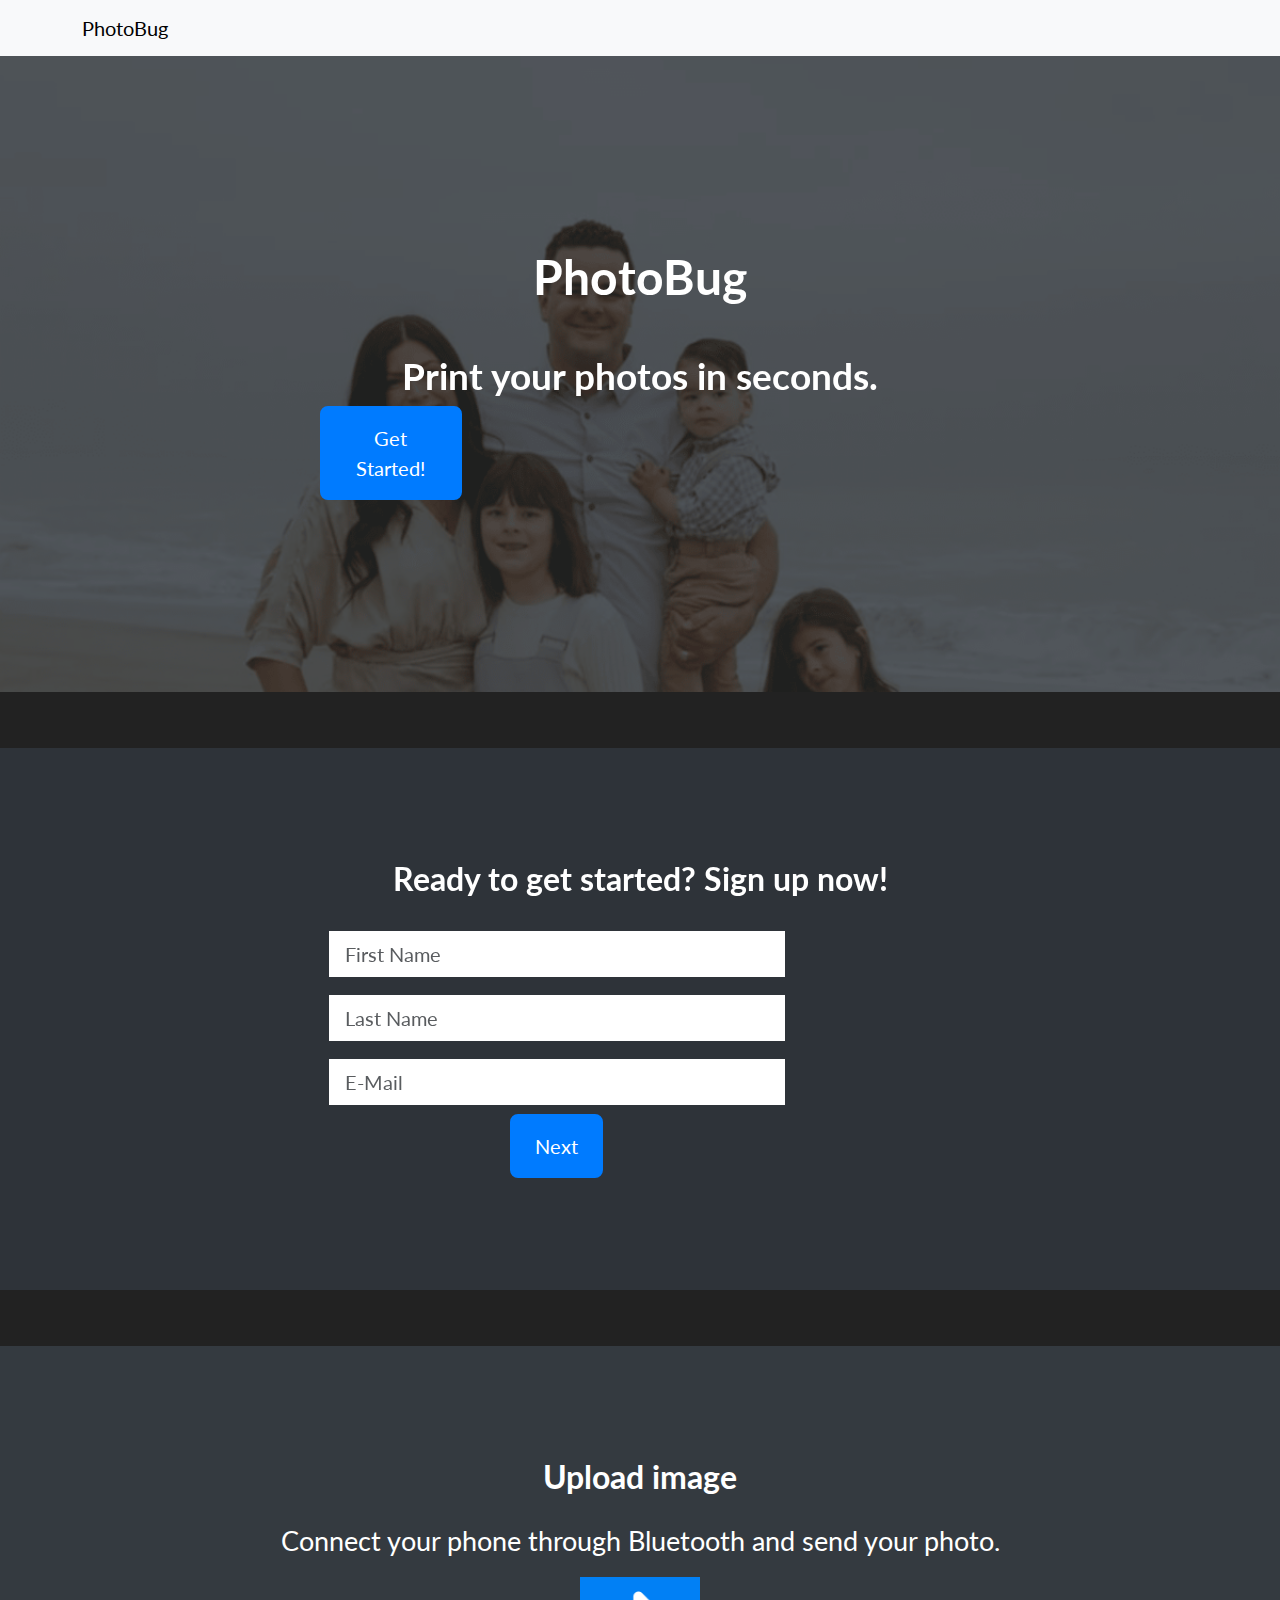
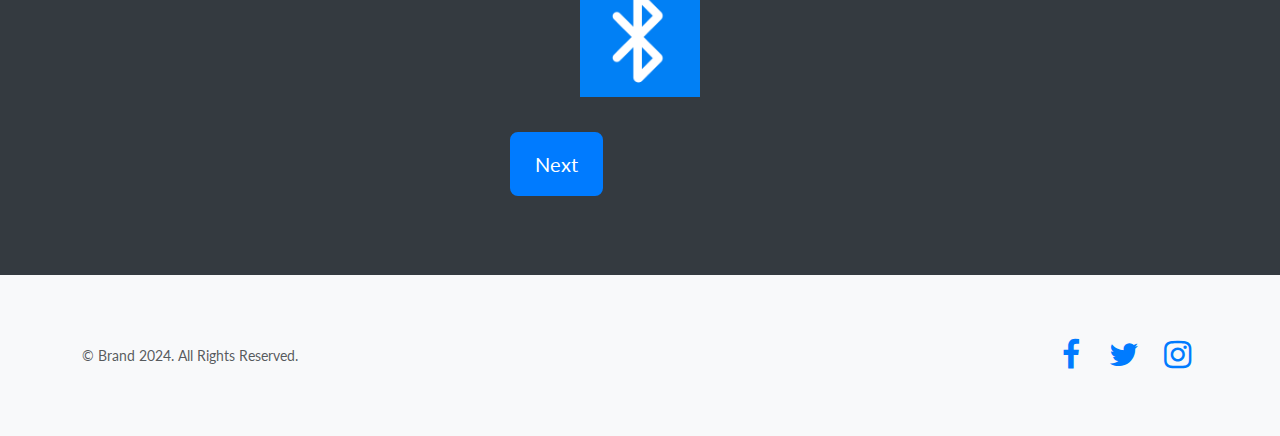
==== index.html @ 4c22ac00 "Initial" ====
<!DOCTYPE html>
<html data-bs-theme="light" lang="en">

<head>
    <meta charset="utf-8">
    <meta name="viewport" content="width=device-width, initial-scale=1.0, shrink-to-fit=no">
    <title>Home - Brand</title>
    <link rel="stylesheet" href="assets/bootstrap/css/bootstrap.min.css">
    <link rel="stylesheet" href="https://fonts.googleapis.com/css?family=Lato:300,400,700,300italic,400italic,700italic&amp;display=swap">
    <link rel="stylesheet" href="assets/fonts/font-awesome.min.css">
    <link rel="stylesheet" href="assets/css/bs-theme-overrides.css">
    <link rel="stylesheet" href="assets/css/animate.min.css">
</head>

<body style="opacity: 1;">
    <nav class="navbar navbar-expand bg-light navigation-clean navbar-light">
        <div class="container"><a class="navbar-brand" href="#">PhotoBug</a><button data-bs-toggle="collapse" class="navbar-toggler" data-bs-target="#navcol-1"></button>
            <div class="collapse navbar-collapse" id="navcol-1"></div>
        </div>
    </nav>
    <header class="text-center text-white masthead" style="background: url(&quot;assets/img/Screenshot-2023-10-23-at-7.webp&quot;);background-size: cover;">
        <div class="overlay" style="opacity: 0.74;backdrop-filter: opacity(1);"></div>
        <div class="container">
            <div class="row">
                <div class="col-xl-9 mx-auto position-relative">
                    <h1 class="mb-5">PhotoBug</h1>
                    <h1 style="font-size: 37px;">Print your photos in seconds.</h1>
                </div>
                <div class="col-md-10 col-lg-8 col-xl-7 mx-auto position-relative">
                    <form>
                        <div class="row">
                            <div class="col-12 col-md-3 col-xxl-12"><button class="btn btn-primary btn-lg" type="submit">Get Started!</button></div>
                        </div>
                    </form>
                </div>
            </div>
        </div>
    </header>
    <section class="showcase">
        <div class="container-fluid p-0">
            <div class="row g-0" style="padding: 28px;color: rgb(65,130,195);background: #222222;"></div>
        </div>
    </section>
    <section class="text-center text-white call-to-action">
        <div class="overlay" style="backdrop-filter: opacity(1);"></div>
        <div class="container">
            <div class="row">
                <div class="col-xl-9 mx-auto position-relative">
                    <h2 class="mb-4">Ready to get started? Sign up now!</h2>
                </div>
                <div class="col-md-10 col-lg-8 col-xl-7 mx-auto position-relative">
                    <form>
                        <div class="row">
                            <div class="col-12 col-md-9 col-xxl-12 mb-2 mb-md-0"><input class="form-control form-control-lg" type="email" placeholder="First Name"><input class="form-control form-control-lg" type="email" placeholder="Last Name"><input class="form-control form-control-lg" type="email" placeholder="E-Mail"><button class="btn btn-primary btn-lg" type="submit">Next</button></div>
                        </div>
                    </form>
                </div>
            </div>
        </div>
    </section>
    <div class="row g-0" style="padding: 28px;color: rgb(65,130,195);background: #222222;">
        <div class="col"></div>
    </div>
    <section class="text-center text-white call-to-action">
        <div class="container">
            <div class="row">
                <div class="col-xl-9 mx-auto position-relative">
                    <h2 class="mb-4">Upload image</h2>
                    <p style="--bs-body-font-size: 27rem;font-size: 27px;">Connect your phone through Bluetooth and send your photo.</p><img class="tada animated infinite" src="assets/img/unnamed.png" width="120" height="120">
                </div>
                <div class="col-md-10 col-lg-8 col-xl-7 mx-auto position-relative">
                    <form>
                        <div class="row">
                            <div class="col-12 col-md-9 col-xxl-12 mb-2 mb-md-0" style="height: 66px;padding-top: 35px;"><button class="btn btn-primary btn-lg" type="submit">Next</button></div>
                        </div>
                    </form>
                </div>
            </div>
        </div>
    </section>
    <footer class="bg-light footer">
        <div class="container">
            <div class="row">
                <div class="col-lg-6 text-center text-lg-start my-auto h-100">
                    <p class="text-muted small mb-4 mb-lg-0">© Brand 2024. All Rights Reserved.</p>
                </div>
                <div class="col-lg-6 text-center text-lg-end my-auto h-100">
                    <ul class="list-inline mb-0">
                        <li class="list-inline-item"><a href="#"><i class="fa fa-facebook fa-2x fa-fw"></i></a></li>
                        <li class="list-inline-item"><a href="#"><i class="fa fa-twitter fa-2x fa-fw"></i></a></li>
                        <li class="list-inline-item"><a href="#"><i class="fa fa-instagram fa-2x fa-fw"></i></a></li>
                    </ul>
                </div>
            </div>
        </div>
    </footer>
    <script src="assets/bootstrap/js/bootstrap.min.js"></script>
    <script src="assets/js/bs-init.js"></script>
</body>

</html>
---- assets/css/bs-theme-overrides.css ----
:root, [data-bs-theme=light] {
  --bs-border-width: 9px;
  --bs-border-color: rgba(222,226,230,0);
}
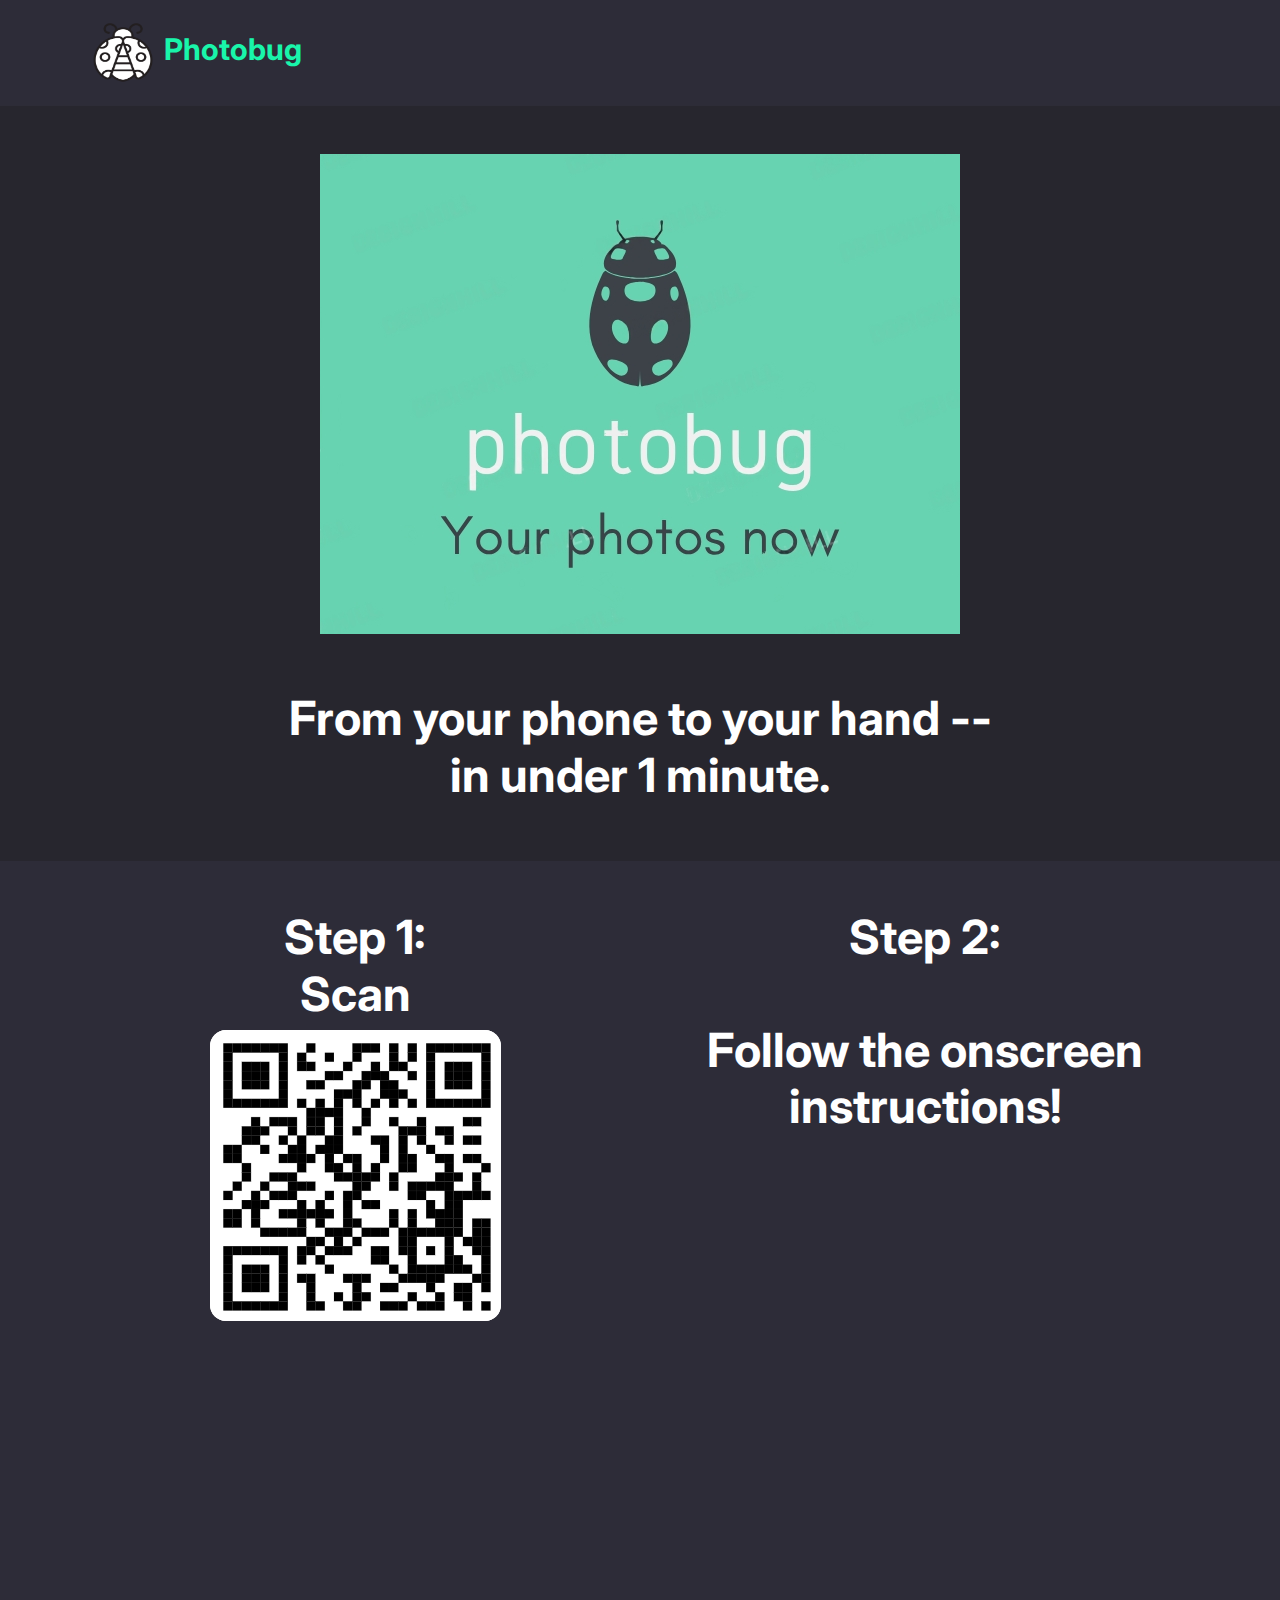
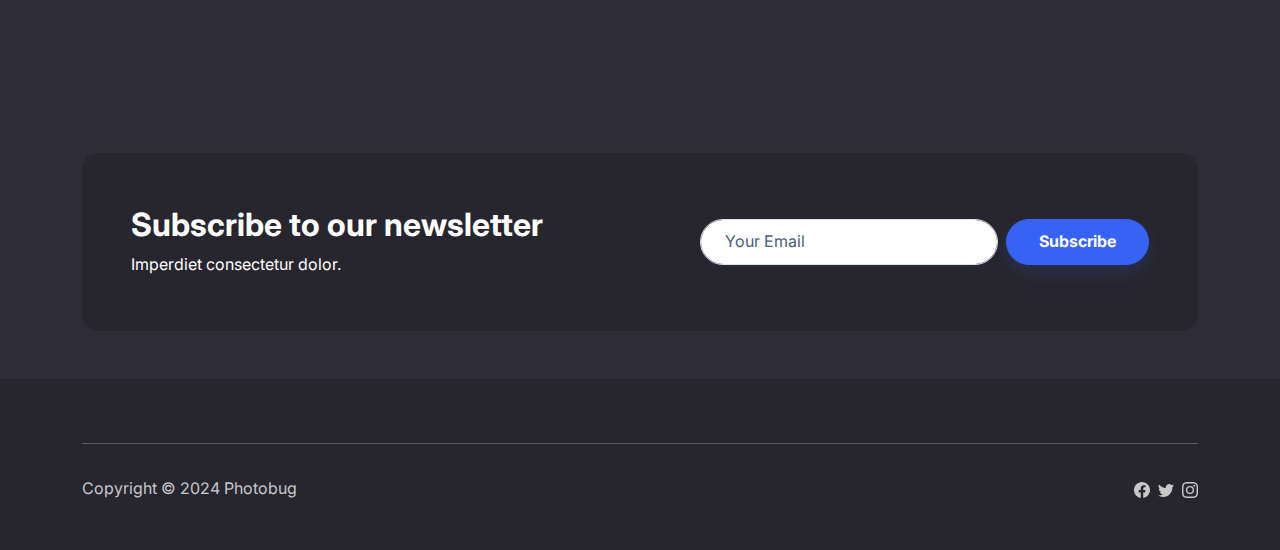
==== commit 6ca93ed1: "Version 1" ====
--- a/index.html
+++ b/index.html
@@ -1,101 +1,7 @@
-<!DOCTYPE html>
-<html data-bs-theme="light" lang="en">
-
-<head>
-    <meta charset="utf-8">
-    <meta name="viewport" content="width=device-width, initial-scale=1.0, shrink-to-fit=no">
-    <title>Home - Brand</title>
-    <link rel="stylesheet" href="assets/bootstrap/css/bootstrap.min.css">
-    <link rel="stylesheet" href="https://fonts.googleapis.com/css?family=Lato:300,400,700,300italic,400italic,700italic&amp;display=swap">
-    <link rel="stylesheet" href="assets/fonts/font-awesome.min.css">
-    <link rel="stylesheet" href="assets/css/bs-theme-overrides.css">
-    <link rel="stylesheet" href="assets/css/animate.min.css">
-</head>
-
-<body style="opacity: 1;">
-    <nav class="navbar navbar-expand bg-light navigation-clean navbar-light">
-        <div class="container"><a class="navbar-brand" href="#">PhotoBug</a><button data-bs-toggle="collapse" class="navbar-toggler" data-bs-target="#navcol-1"></button>
-            <div class="collapse navbar-collapse" id="navcol-1"></div>
-        </div>
-    </nav>
-    <header class="text-center text-white masthead" style="background: url(&quot;assets/img/Screenshot-2023-10-23-at-7.webp&quot;);background-size: cover;">
-        <div class="overlay" style="opacity: 0.74;backdrop-filter: opacity(1);"></div>
-        <div class="container">
-            <div class="row">
-                <div class="col-xl-9 mx-auto position-relative">
-                    <h1 class="mb-5">PhotoBug</h1>
-                    <h1 style="font-size: 37px;">Print your photos in seconds.</h1>
-                </div>
-                <div class="col-md-10 col-lg-8 col-xl-7 mx-auto position-relative">
-                    <form>
-                        <div class="row">
-                            <div class="col-12 col-md-3 col-xxl-12"><button class="btn btn-primary btn-lg" type="submit">Get Started!</button></div>
-                        </div>
-                    </form>
-                </div>
-            </div>
-        </div>
-    </header>
-    <section class="showcase">
-        <div class="container-fluid p-0">
-            <div class="row g-0" style="padding: 28px;color: rgb(65,130,195);background: #222222;"></div>
-        </div>
-    </section>
-    <section class="text-center text-white call-to-action">
-        <div class="overlay" style="backdrop-filter: opacity(1);"></div>
-        <div class="container">
-            <div class="row">
-                <div class="col-xl-9 mx-auto position-relative">
-                    <h2 class="mb-4">Ready to get started? Sign up now!</h2>
-                </div>
-                <div class="col-md-10 col-lg-8 col-xl-7 mx-auto position-relative">
-                    <form>
-                        <div class="row">
-                            <div class="col-12 col-md-9 col-xxl-12 mb-2 mb-md-0"><input class="form-control form-control-lg" type="email" placeholder="First Name"><input class="form-control form-control-lg" type="email" placeholder="Last Name"><input class="form-control form-control-lg" type="email" placeholder="E-Mail"><button class="btn btn-primary btn-lg" type="submit">Next</button></div>
-                        </div>
-                    </form>
-                </div>
-            </div>
-        </div>
-    </section>
-    <div class="row g-0" style="padding: 28px;color: rgb(65,130,195);background: #222222;">
-        <div class="col"></div>
-    </div>
-    <section class="text-center text-white call-to-action">
-        <div class="container">
-            <div class="row">
-                <div class="col-xl-9 mx-auto position-relative">
-                    <h2 class="mb-4">Upload image</h2>
-                    <p style="--bs-body-font-size: 27rem;font-size: 27px;">Connect your phone through Bluetooth and send your photo.</p><img class="tada animated infinite" src="assets/img/unnamed.png" width="120" height="120">
-                </div>
-                <div class="col-md-10 col-lg-8 col-xl-7 mx-auto position-relative">
-                    <form>
-                        <div class="row">
-                            <div class="col-12 col-md-9 col-xxl-12 mb-2 mb-md-0" style="height: 66px;padding-top: 35px;"><button class="btn btn-primary btn-lg" type="submit">Next</button></div>
-                        </div>
-                    </form>
-                </div>
-            </div>
-        </div>
-    </section>
-    <footer class="bg-light footer">
-        <div class="container">
-            <div class="row">
-                <div class="col-lg-6 text-center text-lg-start my-auto h-100">
-                    <p class="text-muted small mb-4 mb-lg-0">© Brand 2024. All Rights Reserved.</p>
-                </div>
-                <div class="col-lg-6 text-center text-lg-end my-auto h-100">
-                    <ul class="list-inline mb-0">
-                        <li class="list-inline-item"><a href="#"><i class="fa fa-facebook fa-2x fa-fw"></i></a></li>
-                        <li class="list-inline-item"><a href="#"><i class="fa fa-twitter fa-2x fa-fw"></i></a></li>
-                        <li class="list-inline-item"><a href="#"><i class="fa fa-instagram fa-2x fa-fw"></i></a></li>
-                    </ul>
-                </div>
-            </div>
-        </div>
-    </footer>
-    <script src="assets/bootstrap/js/bootstrap.min.js"></script>
-    <script src="assets/js/bs-init.js"></script>
-</body>
-
-</html>+<!DOCTYPE html><html data-bs-theme="light" lang="en"><head><meta charset="utf-8"><meta name="viewport" content="width=device-width, initial-scale=1.0, shrink-to-fit=no"><title>Home - Photobug</title><meta name="description" content="Your photos now"><link rel="stylesheet" href="assets/bootstrap/css/bootstrap.min.css"><link rel="stylesheet" href="https://fonts.googleapis.com/css?family=Inter:300italic,400italic,600italic,700italic,800italic,400,300,600,700,800&amp;display=swap"></head><body><nav class="navbar navbar-expand-md sticky-top py-3 navbar-dark" id="mainNav"><div class="container"><img src="assets/img/ladybug_icon_126534.png" width="82" height="73"><p class="fw-bold text-success mb-2" style="color: rgb(154,238,209);font-size: 30px;">Photobug</p><a class="navbar-brand d-flex align-items-center" href="/"></a><button data-bs-toggle="collapse" class="navbar-toggler" data-bs-target="#navcol-1"><span class="visually-hidden">Toggle navigation</span><span class="navbar-toggler-icon"></span></button><div class="collapse navbar-collapse" id="navcol-1"><ul class="navbar-nav mx-auto"><li class="nav-item"></li></ul></div></div></nav><header class="bg-dark"><div class="container pt-4 pt-xl-5" style="text-align: center;padding: 56px 12px 50px;"><img src="assets/img/download-6xoLZT0L4-transformed.png"><h1 class="fw-bold text-center" style="font-size: 47px;"><br>From your phone to your hand --<br>in under 1 minute.</h1></div></header><section class="py-5"><div class="container justify-content-center align-items-center align-content-center" style="text-align: center;"><div class="row d-xl-flex"><div class="col-md-6"><h1 class="fw-bold text-center" style="font-size: 47px;">Step 1:<br>Scan</h1><img class="rounded img-fluid" style="background: #ffffff;color: rgba(166,25,25,0.67);width: 291px;text-align: justify;" src="assets/img/qrcode_104892170_2906a83dc73afa89e503b808879c8dd1.png" width="291" height="291"></div><div class="col-md-6"><h1 class="fw-bold text-center" style="font-size: 47px;">Step 2:<br><br>Follow the onscreen instructions!</h1></div></div></div><div class="container text-center py-5"><a href="#"> </a><a href="#"> </a><a href="#"> </a><a href="#"> </a><a href="#"> </a></div></section><section></section><section><div class="container py-5"><div class="mx-auto" style="max-width: 900px;"></div></div></section><section class="py-5 mt-5"></section><section class="py-5"><div class="container"><div class="bg-dark border rounded border-dark d-flex flex-column justify-content-between align-items-center flex-lg-row p-4 p-lg-5"><div class="text-center text-lg-start py-3 py-lg-1"><h2 class="fw-bold mb-2">Subscribe to our newsletter</h2><p class="mb-0">Imperdiet consectetur dolor.</p></div><form class="d-flex justify-content-center flex-wrap flex-lg-nowrap" method="post"><div class="my-2"><input class="border rounded-pill shadow-sm form-control" type="email" name="email" placeholder="Your Email"></div><div class="my-2"><button class="btn btn-primary shadow ms-2" type="submit">Subscribe </button></div></form></div></div></section><footer class="bg-dark"><div class="container py-4 py-lg-5"><hr><div class="text-muted d-flex justify-content-between align-items-center pt-3"><p class="mb-0">Copyright © 2024 Photobug</p><ul class="list-inline mb-0"><li class="list-inline-item"><svg xmlns="http://www.w3.org/2000/svg" width="1em" height="1em" fill="currentColor" viewBox="0 0 16 16" class="bi bi-facebook">
+  <path d="M16 8.049c0-4.446-3.582-8.05-8-8.05C3.58 0-.002 3.603-.002 8.05c0 4.017 2.926 7.347 6.75 7.951v-5.625h-2.03V8.05H6.75V6.275c0-2.017 1.195-3.131 3.022-3.131.876 0 1.791.157 1.791.157v1.98h-1.009c-.993 0-1.303.621-1.303 1.258v1.51h2.218l-.354 2.326H9.25V16c3.824-.604 6.75-3.934 6.75-7.951"></path>
+</svg></li><li class="list-inline-item"><svg xmlns="http://www.w3.org/2000/svg" width="1em" height="1em" fill="currentColor" viewBox="0 0 16 16" class="bi bi-twitter">
+  <path d="M5.026 15c6.038 0 9.341-5.003 9.341-9.334 0-.14 0-.282-.006-.422A6.685 6.685 0 0 0 16 3.542a6.658 6.658 0 0 1-1.889.518 3.301 3.301 0 0 0 1.447-1.817 6.533 6.533 0 0 1-2.087.793A3.286 3.286 0 0 0 7.875 6.03a9.325 9.325 0 0 1-6.767-3.429 3.289 3.289 0 0 0 1.018 4.382A3.323 3.323 0 0 1 .64 6.575v.045a3.288 3.288 0 0 0 2.632 3.218 3.203 3.203 0 0 1-.865.115 3.23 3.23 0 0 1-.614-.057 3.283 3.283 0 0 0 3.067 2.277A6.588 6.588 0 0 1 .78 13.58a6.32 6.32 0 0 1-.78-.045A9.344 9.344 0 0 0 5.026 15"></path>
+</svg></li><li class="list-inline-item"><svg xmlns="http://www.w3.org/2000/svg" width="1em" height="1em" fill="currentColor" viewBox="0 0 16 16" class="bi bi-instagram">
+  <path d="M8 0C5.829 0 5.556.01 4.703.048 3.85.088 3.269.222 2.76.42a3.917 3.917 0 0 0-1.417.923A3.927 3.927 0 0 0 .42 2.76C.222 3.268.087 3.85.048 4.7.01 5.555 0 5.827 0 8.001c0 2.172.01 2.444.048 3.297.04.852.174 1.433.372 1.942.205.526.478.972.923 1.417.444.445.89.719 1.416.923.51.198 1.09.333 1.942.372C5.555 15.99 5.827 16 8 16s2.444-.01 3.298-.048c.851-.04 1.434-.174 1.943-.372a3.916 3.916 0 0 0 1.416-.923c.445-.445.718-.891.923-1.417.197-.509.332-1.09.372-1.942C15.99 10.445 16 10.173 16 8s-.01-2.445-.048-3.299c-.04-.851-.175-1.433-.372-1.941a3.926 3.926 0 0 0-.923-1.417A3.911 3.911 0 0 0 13.24.42c-.51-.198-1.092-.333-1.943-.372C10.443.01 10.172 0 7.998 0h.003zm-.717 1.442h.718c2.136 0 2.389.007 3.232.046.78.035 1.204.166 1.486.275.373.145.64.319.92.599.28.28.453.546.598.92.11.281.24.705.275 1.485.039.843.047 1.096.047 3.231s-.008 2.389-.047 3.232c-.035.78-.166 1.203-.275 1.485a2.47 2.47 0 0 1-.599.919c-.28.28-.546.453-.92.598-.28.11-.704.24-1.485.276-.843.038-1.096.047-3.232.047s-2.39-.009-3.233-.047c-.78-.036-1.203-.166-1.485-.276a2.478 2.478 0 0 1-.92-.598 2.48 2.48 0 0 1-.6-.92c-.109-.281-.24-.705-.275-1.485-.038-.843-.046-1.096-.046-3.233 0-2.136.008-2.388.046-3.231.036-.78.166-1.204.276-1.486.145-.373.319-.64.599-.92.28-.28.546-.453.92-.598.282-.11.705-.24 1.485-.276.738-.034 1.024-.044 2.515-.045v.002zm4.988 1.328a.96.96 0 1 0 0 1.92.96.96 0 0 0 0-1.92zm-4.27 1.122a4.109 4.109 0 1 0 0 8.217 4.109 4.109 0 0 0 0-8.217zm0 1.441a2.667 2.667 0 1 1 0 5.334 2.667 2.667 0 0 1 0-5.334"></path>
+</svg></li></ul></div></div></footer><script src="assets/bootstrap/js/bootstrap.min.js"></script><script src="assets/js/script.min.js"></script></body></html>